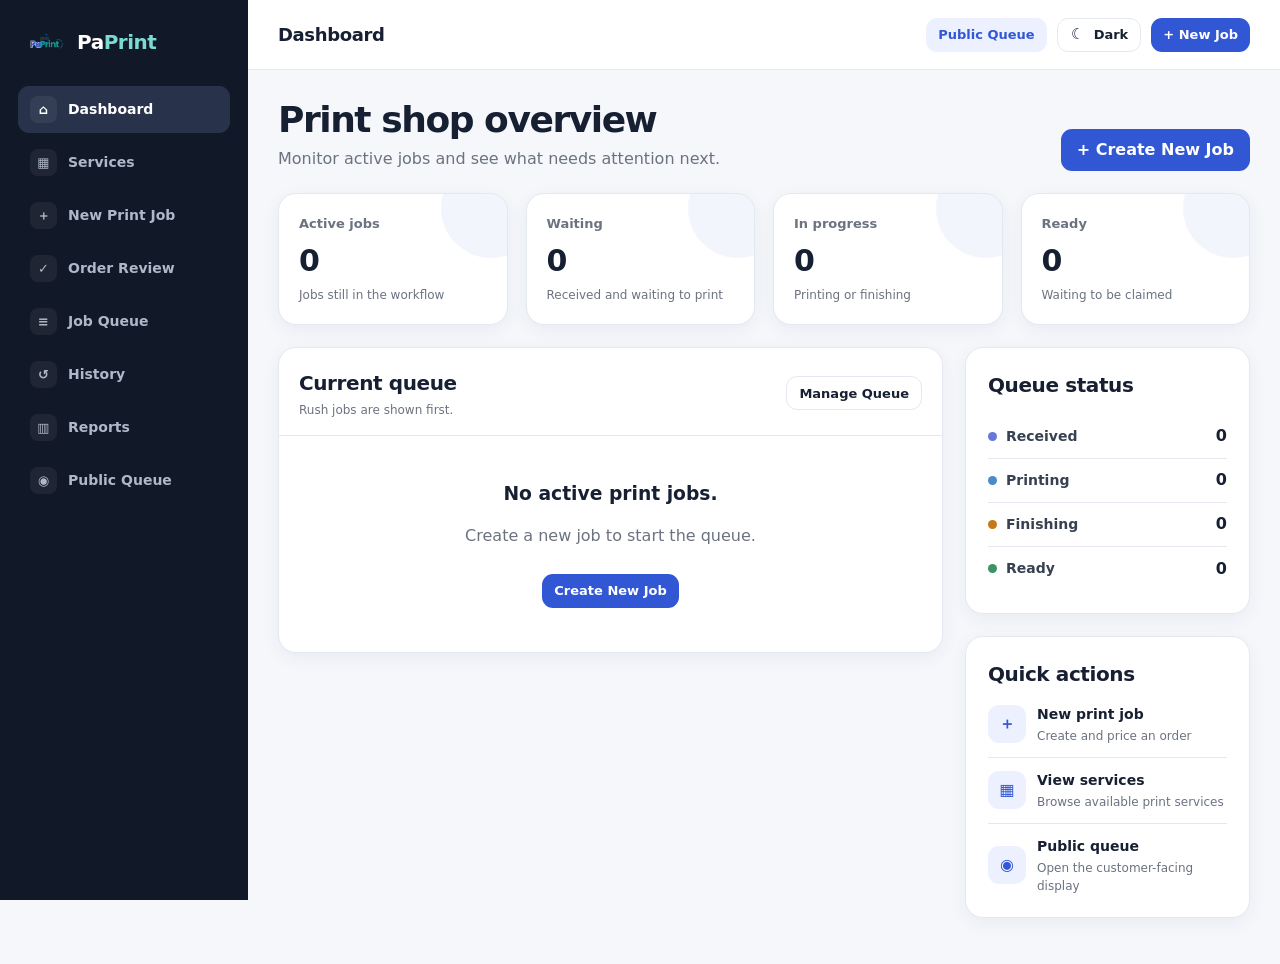
==== index.html @ 1503bdd0 "dashboard and queue management with dark mode support" ====
<!doctype html>
<html lang="en">
<head>
  <meta charset="utf-8">
  <meta name="viewport" content="width=device-width, initial-scale=1">
  <title>Dashboard • PaPrint</title>
  <link rel="stylesheet" href="assets/css/app.css">
  <link rel="stylesheet" href="assets/css/pages/dashboard.css">
</head>
<body>
  <div class="shell">
    <aside id="sidebar"></aside>

    <main class="main">
      <header id="topbar"></header>

      <section class="page">
        <header class="page-heading dashboard-heading">
          <div>
            <h1>Print shop overview</h1>
            <p>Monitor active jobs and see what needs attention next.</p>
          </div>
          <a class="btn btn-primary dashboard-new-job" href="new-job.html">+ Create New Job</a>
        </header>

        <section class="grid grid-4 dashboard-metrics" aria-label="Queue summary">
          <article class="card metric">
            <div class="metric-label">Active jobs</div>
            <div class="metric-value" data-metric-active>0</div>
            <div class="metric-note">Jobs still in the workflow</div>
          </article>

          <article class="card metric">
            <div class="metric-label">Waiting</div>
            <div class="metric-value" data-metric-received>0</div>
            <div class="metric-note">Received and waiting to print</div>
          </article>

          <article class="card metric">
            <div class="metric-label">In progress</div>
            <div class="metric-value" data-metric-progress>0</div>
            <div class="metric-note">Printing or finishing</div>
          </article>

          <article class="card metric">
            <div class="metric-label">Ready</div>
            <div class="metric-value" data-metric-ready>0</div>
            <div class="metric-note">Waiting to be claimed</div>
          </article>
        </section>

        <section class="dashboard-layout">
          <section class="card dashboard-queue-card">
            <div class="section-heading dashboard-section-heading">
              <div>
                <h2>Current queue</h2>
                <p class="helper">Rush jobs are shown first.</p>
              </div>
              <a class="btn btn-neutral btn-sm" href="queue.html">Manage Queue</a>
            </div>

            <div class="dashboard-queue-list" data-dashboard-queue></div>
          </section>

          <aside class="dashboard-side">
            <section class="card card-pad">
              <div class="section-heading">
                <h2>Queue status</h2>
              </div>

              <div class="status-summary">
                <div class="status-summary-row">
                  <span><span class="status-dot status-dot-received"></span>Received</span>
                  <strong data-status-received>0</strong>
                </div>
                <div class="status-summary-row">
                  <span><span class="status-dot status-dot-printing"></span>Printing</span>
                  <strong data-status-printing>0</strong>
                </div>
                <div class="status-summary-row">
                  <span><span class="status-dot status-dot-finishing"></span>Finishing</span>
                  <strong data-status-finishing>0</strong>
                </div>
                <div class="status-summary-row">
                  <span><span class="status-dot status-dot-ready"></span>Ready</span>
                  <strong data-status-ready>0</strong>
                </div>
              </div>
            </section>

            <section class="card card-pad quick-actions">
              <div class="section-heading">
                <h2>Quick actions</h2>
              </div>
              <a class="quick-action" href="new-job.html">
                <span class="quick-action-icon">＋</span>
                <span><strong>New print job</strong><small>Create and price an order</small></span>
              </a>
              <a class="quick-action" href="services.html">
                <span class="quick-action-icon">▦</span>
                <span><strong>View services</strong><small>Browse available print services</small></span>
              </a>
              <a class="quick-action" href="public-queue.html">
                <span class="quick-action-icon">◉</span>
                <span><strong>Public queue</strong><small>Open the customer-facing display</small></span>
              </a>
            </section>
          </aside>
        </section>
      </section>
    </main>
  </div>

  <script src="assets/js/core.js"></script>
  <script src="assets/js/storage.js"></script>
  <script src="assets/js/pricing.js"></script>
  <script src="assets/js/ui.js"></script>
  <script src="assets/js/pages/dashboard.js"></script>
</body>
</html>
---- assets/css/app.css ----
:root {
  --bg: #f5f7fb;
  --surface: #ffffff;
  --surface-soft: #f8fafc;
  --surface-muted: #eef2f7;
  --text: #172033;
  --text-soft: #374151;
  --muted: #6b7280;
  --line: #e4e9f0;
  --primary: #3157d5;
  --primary-dark: #2647b5;
  --primary-soft: #edf1ff;
  --teal: #0f9f94;
  --teal-soft: #e6f8f5;
  --warning: #b86b07;
  --warning-soft: #fff4dd;
  --danger: #b8403a;
  --danger-soft: #fdeceb;
  --success: #287a50;
  --success-soft: #e7f6ee;
  --shadow-sm: 0 5px 18px rgba(33, 44, 74, 0.06);
  --shadow: 0 14px 36px rgba(33, 44, 74, 0.08);
  --radius-lg: 18px;
  --radius: 12px;
  --radius-sm: 9px;
  --sidebar-width: 248px;
}

* {
  box-sizing: border-box;
}

html {
  scroll-behavior: smooth;
}

body {
  margin: 0;
  min-width: 320px;
  background: var(--bg);
  color: var(--text);
  font-family: Inter, ui-sans-serif, system-ui, -apple-system, BlinkMacSystemFont, "Segoe UI", sans-serif;
  line-height: 1.5;
}

button,
input,
select,
textarea {
  font: inherit;
}

button,
a {
  -webkit-tap-highlight-color: transparent;
}

a {
  color: inherit;
  text-decoration: none;
}

button {
  border: 0;
}

img,
svg {
  max-width: 100%;
}

.shell {
  min-height: 100vh;
  display: grid;
  grid-template-columns: var(--sidebar-width) minmax(0, 1fr);
}

.sidebar {
  position: sticky;
  top: 0;
  z-index: 30;
  height: 100vh;
  padding: 22px 18px;
  background: #111827;
  color: #dbe2ec;
  display: flex;
  flex-direction: column;
}

.brand {
  display: flex;
  align-items: center;
  gap: 11px;
  padding: 0 8px 24px;
  color: #fff;
  font-weight: 850;
  letter-spacing: -0.03em;
}

.brand-logo {
  width: 40px;
  height: 40px;
  flex: 0 0 40px;
}

.brand-name {
  font-size: 20px;
}

.brand-name span {
  color: #7adbd1;
}

.nav-group {
  display: grid;
  gap: 6px;
}

.nav-link {
  min-height: 44px;
  display: flex;
  align-items: center;
  gap: 11px;
  padding: 10px 12px;
  border-radius: 11px;
  color: #aeb8c8;
  font-size: 14px;
  font-weight: 700;
  transition: background 0.16s ease, color 0.16s ease;
}

.nav-link:hover,
.nav-link:focus-visible {
  background: #1b2535;
  color: #fff;
  outline: none;
}

.nav-link.active {
  background: #28334b;
  color: #fff;
}

.nav-icon {
  width: 27px;
  height: 27px;
  flex: 0 0 27px;
  border-radius: 8px;
  display: grid;
  place-items: center;
  background: rgba(255, 255, 255, 0.06);
  font-size: 13px;
}

.sidebar-footer {
  margin-top: auto;
  padding: 16px 10px 4px;
  color: #7f8a9d;
  font-size: 12px;
}

.main {
  min-width: 0;
}

.topbar {
  position: sticky;
  top: 0;
  z-index: 20;
  min-height: 70px;
  padding: 0 30px;
  border-bottom: 1px solid var(--line);
  background: rgba(255, 255, 255, 0.94);
  backdrop-filter: blur(12px);
  display: flex;
  align-items: center;
  justify-content: space-between;
  gap: 18px;
}

.topbar-start,
.topbar-actions {
  display: flex;
  align-items: center;
  gap: 10px;
}

.topbar-title {
  margin: 0;
  font-size: 18px;
  letter-spacing: -0.02em;
}

.page {
  width: min(100%, 1500px);
  margin: 0 auto;
  padding: 30px 30px 46px;
}

.page-heading {
  margin-bottom: 22px;
}

.page-heading h1 {
  margin: 0;
  font-size: clamp(27px, 3vw, 36px);
  line-height: 1.12;
  letter-spacing: -0.04em;
}

.page-heading p {
  max-width: 680px;
  margin: 7px 0 0;
  color: var(--muted);
}

.step-label {
  display: inline-flex;
  margin-bottom: 7px;
  color: var(--primary);
  font-size: 12px;
  font-weight: 850;
  letter-spacing: 0.08em;
  text-transform: uppercase;
}

.card {
  border: 1px solid var(--line);
  border-radius: var(--radius-lg);
  background: var(--surface);
  box-shadow: var(--shadow-sm);
}

.card-pad {
  padding: 22px;
}

.grid {
  display: grid;
  gap: 18px;
}

.grid-2 {
  grid-template-columns: repeat(2, minmax(0, 1fr));
}

.grid-3 {
  grid-template-columns: repeat(3, minmax(0, 1fr));
}

.grid-4 {
  grid-template-columns: repeat(4, minmax(0, 1fr));
}

.section-heading {
  display: flex;
  align-items: center;
  justify-content: space-between;
  gap: 14px;
  margin-bottom: 15px;
}

.section-heading h2,
.section-heading h3 {
  margin: 0;
  letter-spacing: -0.02em;
}

.section-heading h2 {
  font-size: 20px;
}

.section-heading h3 {
  font-size: 17px;
}

.muted,
.helper {
  color: var(--muted);
}

.helper {
  font-size: 12px;
}

.btn {
  min-height: 42px;
  padding: 0 16px;
  border-radius: 11px;
  display: inline-flex;
  align-items: center;
  justify-content: center;
  gap: 8px;
  cursor: pointer;
  font-weight: 800;
  transition: transform 0.14s ease, background 0.14s ease, border-color 0.14s ease;
}

.btn:hover {
  transform: translateY(-1px);
}

.btn:focus-visible,
.input:focus-visible,
select:focus-visible,
textarea:focus-visible,
.chip:focus-visible {
  outline: 3px solid rgba(49, 87, 213, 0.17);
  outline-offset: 2px;
}

.btn[disabled] {
  cursor: not-allowed;
  opacity: 0.6;
  transform: none;
}

.btn-primary {
  background: var(--primary);
  color: #fff;
}

.btn-primary:hover {
  background: var(--primary-dark);
}

.btn-secondary {
  background: var(--primary-soft);
  color: var(--primary);
}

.btn-neutral {
  border: 1px solid var(--line);
  background: #fff;
  color: var(--text);
}

.btn-danger {
  background: var(--danger-soft);
  color: var(--danger);
}

.btn-teal {
  background: var(--teal-soft);
  color: #0c776f;
}

.btn-sm {
  min-height: 34px;
  padding: 0 12px;
  font-size: 13px;
}

.mobile-nav-toggle {
  display: none;
}

.metric {
  position: relative;
  overflow: hidden;
  padding: 20px;
}

.metric::after {
  content: "";
  position: absolute;
  top: -36px;
  right: -34px;
  width: 100px;
  height: 100px;
  border-radius: 999px;
  background: rgba(49, 87, 213, 0.06);
}

.metric-label {
  color: var(--muted);
  font-size: 13px;
  font-weight: 750;
}

.metric-value {
  margin-top: 4px;
  font-size: 30px;
  font-weight: 900;
  letter-spacing: -0.045em;
}

.metric-note {
  margin-top: 3px;
  color: var(--muted);
  font-size: 12px;
}

.badge {
  display: inline-flex;
  align-items: center;
  justify-content: center;
  border-radius: 999px;
  padding: 5px 9px;
  font-size: 12px;
  font-weight: 850;
  white-space: nowrap;
}

.badge-received {
  background: #eef2ff;
  color: #475cc4;
}

.badge-printing {
  background: #e9f3ff;
  color: #2765a7;
}

.badge-finishing {
  background: var(--warning-soft);
  color: var(--warning);
}

.badge-ready {
  background: var(--success-soft);
  color: var(--success);
}

.badge-claimed {
  background: #eef0f4;
  color: #5d6675;
}

.badge-cancelled {
  background: var(--danger-soft);
  color: var(--danger);
}

.form-grid {
  display: grid;
  grid-template-columns: repeat(2, minmax(0, 1fr));
  gap: 17px;
}

.field {
  display: grid;
  gap: 7px;
}

.field-full {
  grid-column: 1 / -1;
}

label {
  color: var(--text-soft);
  font-size: 13px;
  font-weight: 800;
}

.input,
select,
textarea {
  width: 100%;
  border: 1px solid #d9e0e9;
  border-radius: 11px;
  background: #fff;
  color: var(--text);
  padding: 11px 12px;
}

.input::placeholder,
textarea::placeholder {
  color: #a1a8b4;
}

.input:focus,
select:focus,
textarea:focus {
  border-color: #91a4ef;
  box-shadow: 0 0 0 4px rgba(49, 87, 213, 0.07);
  outline: none;
}

.input[aria-invalid="true"],
select[aria-invalid="true"] {
  border-color: #d58b87;
}

textarea {
  min-height: 96px;
  resize: vertical;
}

.check-row {
  min-height: 44px;
  display: flex;
  align-items: center;
  gap: 9px;
}

.check-row input {
  width: 17px;
  height: 17px;
  accent-color: var(--primary);
}

.table-wrap {
  overflow-x: auto;
}

.table {
  width: 100%;
  min-width: 760px;
  border-collapse: collapse;
}

.table th,
.table td {
  padding: 14px 16px;
  border-bottom: 1px solid var(--line);
  text-align: left;
  vertical-align: middle;
}

.table th {
  color: var(--muted);
  font-size: 12px;
  font-weight: 850;
  letter-spacing: 0.05em;
  text-transform: uppercase;
}

.table tbody tr:hover {
  background: #fbfcfe;
}

.empty-state {
  padding: 44px 20px;
  text-align: center;
  color: var(--muted);
}

.empty-state h2,
.empty-state h3 {
  margin: 0 0 6px;
  color: var(--text);
}

.notice {
  padding: 13px 15px;
  border: 1px solid #dbe5ff;
  border-radius: 12px;
  background: #f2f6ff;
  color: #405079;
  font-size: 13px;
}

.notice-success {
  border-color: #cfeada;
  background: #effaf4;
  color: #256743;
}

.summary-row {
  display: flex;
  justify-content: space-between;
  gap: 18px;
  padding: 10px 0;
  border-bottom: 1px dashed var(--line);
}

.summary-row:last-child {
  border-bottom: 0;
}

.summary-row span:first-child {
  color: var(--muted);
}

.summary-row strong {
  text-align: right;
}

.total {
  color: var(--primary);
  font-size: 24px;
  letter-spacing: -0.03em;
}

.chip-row {
  display: flex;
  flex-wrap: wrap;
  gap: 8px;
}

.chip {
  min-height: 36px;
  padding: 0 12px;
  border: 1px solid var(--line);
  border-radius: 999px;
  background: #fff;
  color: var(--text-soft);
  cursor: pointer;
  font-size: 13px;
  font-weight: 750;
}

.chip.active {
  border-color: var(--primary);
  background: var(--primary-soft);
  color: var(--primary);
}

.toast-region {
  position: fixed;
  right: 20px;
  bottom: 20px;
  z-index: 60;
  display: grid;
  gap: 10px;
}

.toast {
  max-width: 360px;
  padding: 13px 15px;
  border: 1px solid var(--line);
  border-radius: 12px;
  background: #fff;
  box-shadow: var(--shadow);
  color: var(--text);
  font-size: 13px;
}

.modal-backdrop {
  position: fixed;
  inset: 0;
  z-index: 70;
  padding: 18px;
  background: rgba(17, 24, 39, 0.44);
  display: grid;
  place-items: center;
}

.modal {
  width: min(100%, 460px);
  padding: 22px;
  border-radius: var(--radius-lg);
  background: #fff;
  box-shadow: var(--shadow);
}

.modal h2 {
  margin: 0 0 7px;
  font-size: 21px;
  letter-spacing: -0.025em;
}

.modal p {
  margin: 0;
  color: var(--muted);
}

.modal-actions {
  display: flex;
  justify-content: flex-end;
  gap: 9px;
  margin-top: 20px;
}

[hidden] {
  display: none !important;
}

@media (max-width: 1100px) {
  .grid-4 {
    grid-template-columns: repeat(2, minmax(0, 1fr));
  }

  .grid-3 {
    grid-template-columns: repeat(2, minmax(0, 1fr));
  }
}

@media (max-width: 780px) {
  .shell {
    display: block;
  }

  .sidebar {
    position: fixed;
    left: -280px;
    width: 260px;
    box-shadow: 20px 0 42px rgba(0, 0, 0, 0.2);
    transition: left 0.2s ease;
  }

  body.nav-open .sidebar {
    left: 0;
  }

  .mobile-nav-toggle {
    display: inline-flex;
  }

  .topbar {
    min-height: 64px;
    padding: 0 16px;
  }

  .page {
    padding: 22px 16px 38px;
  }

  .grid-2,
  .grid-3,
  .grid-4,
  .form-grid {
    grid-template-columns: 1fr;
  }

  .field-full {
    grid-column: auto;
  }
}

@media (max-width: 500px) {
  .topbar-actions .btn-secondary {
    display: none;
  }

  .topbar-title {
    font-size: 16px;
  }

  .card-pad {
    padding: 17px;
  }

  .metric-value {
    font-size: 27px;
  }

  .modal-actions {
    flex-direction: column-reverse;
  }

  .modal-actions .btn {
    width: 100%;
  }
}

@media (prefers-reduced-motion: reduce) {
  *,
  *::before,
  *::after {
    scroll-behavior: auto !important;
    transition: none !important;
    animation: none !important;
  }
}
---- assets/css/pages/dashboard.css ----
.dashboard-heading {
  display: flex;
  align-items: flex-end;
  justify-content: space-between;
  gap: 18px;
}

.dashboard-heading .dashboard-new-job {
  flex: 0 0 auto;
}

.dashboard-metrics {
  margin-bottom: 22px;
}

.dashboard-layout {
  display: grid;
  grid-template-columns: minmax(0, 1.75fr) minmax(280px, 0.75fr);
  gap: 22px;
  align-items: start;
}

.dashboard-queue-card {
  overflow: hidden;
}

.dashboard-section-heading {
  margin: 0;
  padding: 20px 20px 16px;
  border-bottom: 1px solid var(--line);
}

.dashboard-section-heading p {
  margin: 3px 0 0;
}

.dashboard-queue-list {
  display: grid;
}

.dashboard-job {
  display: grid;
  grid-template-columns: minmax(86px, 0.55fr) minmax(170px, 1.4fr) minmax(150px, 1fr) auto;
  gap: 14px;
  align-items: center;
  padding: 16px 20px;
  border-bottom: 1px solid var(--line);
}

.dashboard-job:last-child {
  border-bottom: 0;
}

.dashboard-job:hover {
  background: var(--surface-soft);
}

.dashboard-job-queue {
  display: flex;
  align-items: center;
  gap: 7px;
}

.dashboard-job-queue strong {
  font-size: 15px;
}

.rush-mark {
  display: inline-flex;
  align-items: center;
  min-height: 22px;
  padding: 0 7px;
  border-radius: 999px;
  background: var(--warning-soft);
  color: var(--warning);
  font-size: 10px;
  font-weight: 900;
  letter-spacing: 0.04em;
  text-transform: uppercase;
}

.dashboard-job-main,
.dashboard-job-service {
  min-width: 0;
}

.dashboard-job-main strong,
.dashboard-job-service strong {
  display: block;
  overflow: hidden;
  text-overflow: ellipsis;
  white-space: nowrap;
}

.dashboard-job-main small,
.dashboard-job-service small {
  display: block;
  margin-top: 2px;
  color: var(--muted);
  font-size: 12px;
  overflow: hidden;
  text-overflow: ellipsis;
  white-space: nowrap;
}

.dashboard-side {
  display: grid;
  gap: 22px;
}

.status-summary {
  display: grid;
}

.status-summary-row {
  display: flex;
  align-items: center;
  justify-content: space-between;
  gap: 14px;
  min-height: 44px;
  border-bottom: 1px solid var(--line);
}

.status-summary-row:last-child {
  border-bottom: 0;
}

.status-summary-row span:first-child {
  display: flex;
  align-items: center;
  gap: 9px;
  color: var(--text-soft);
  font-size: 14px;
  font-weight: 700;
}

.status-summary-row strong {
  font-size: 16px;
}

.status-dot {
  width: 9px;
  height: 9px;
  flex: 0 0 9px;
  border-radius: 999px;
}

.status-dot-received { background: #6678d8; }
.status-dot-printing { background: #4c8ac8; }
.status-dot-finishing { background: #c47a17; }
.status-dot-ready { background: #3c9365; }

.quick-actions {
  display: grid;
}

.quick-action {
  display: grid;
  grid-template-columns: 38px minmax(0, 1fr);
  gap: 11px;
  align-items: center;
  padding: 12px 0;
  border-bottom: 1px solid var(--line);
}

.quick-action:last-child {
  border-bottom: 0;
  padding-bottom: 0;
}

.quick-action:first-of-type {
  padding-top: 0;
}

.quick-action:hover strong {
  color: var(--primary);
}

.quick-action-icon {
  width: 38px;
  height: 38px;
  border-radius: 11px;
  display: grid;
  place-items: center;
  background: var(--primary-soft);
  color: var(--primary);
  font-weight: 900;
}

.quick-action strong,
.quick-action small {
  display: block;
}

.quick-action strong {
  font-size: 14px;
  transition: color 0.14s ease;
}

.quick-action small {
  margin-top: 2px;
  color: var(--muted);
  font-size: 12px;
}

@media (max-width: 1100px) {
  .dashboard-layout {
    grid-template-columns: 1fr;
  }

  .dashboard-side {
    grid-template-columns: repeat(2, minmax(0, 1fr));
  }
}

@media (max-width: 780px) {
  .dashboard-heading {
    align-items: stretch;
  }

  .dashboard-heading .dashboard-new-job {
    display: none;
  }

  .dashboard-job {
    grid-template-columns: minmax(78px, 0.5fr) minmax(150px, 1.5fr) auto;
  }

  .dashboard-job-service {
    display: none;
  }
}

@media (max-width: 600px) {
  .dashboard-side {
    grid-template-columns: 1fr;
  }

  .dashboard-job {
    grid-template-columns: 1fr auto;
    gap: 8px 12px;
    padding: 14px 16px;
  }

  .dashboard-job-main {
    grid-column: 1 / -1;
    grid-row: 2;
  }

  .dashboard-section-heading {
    padding: 17px 16px 14px;
  }
}
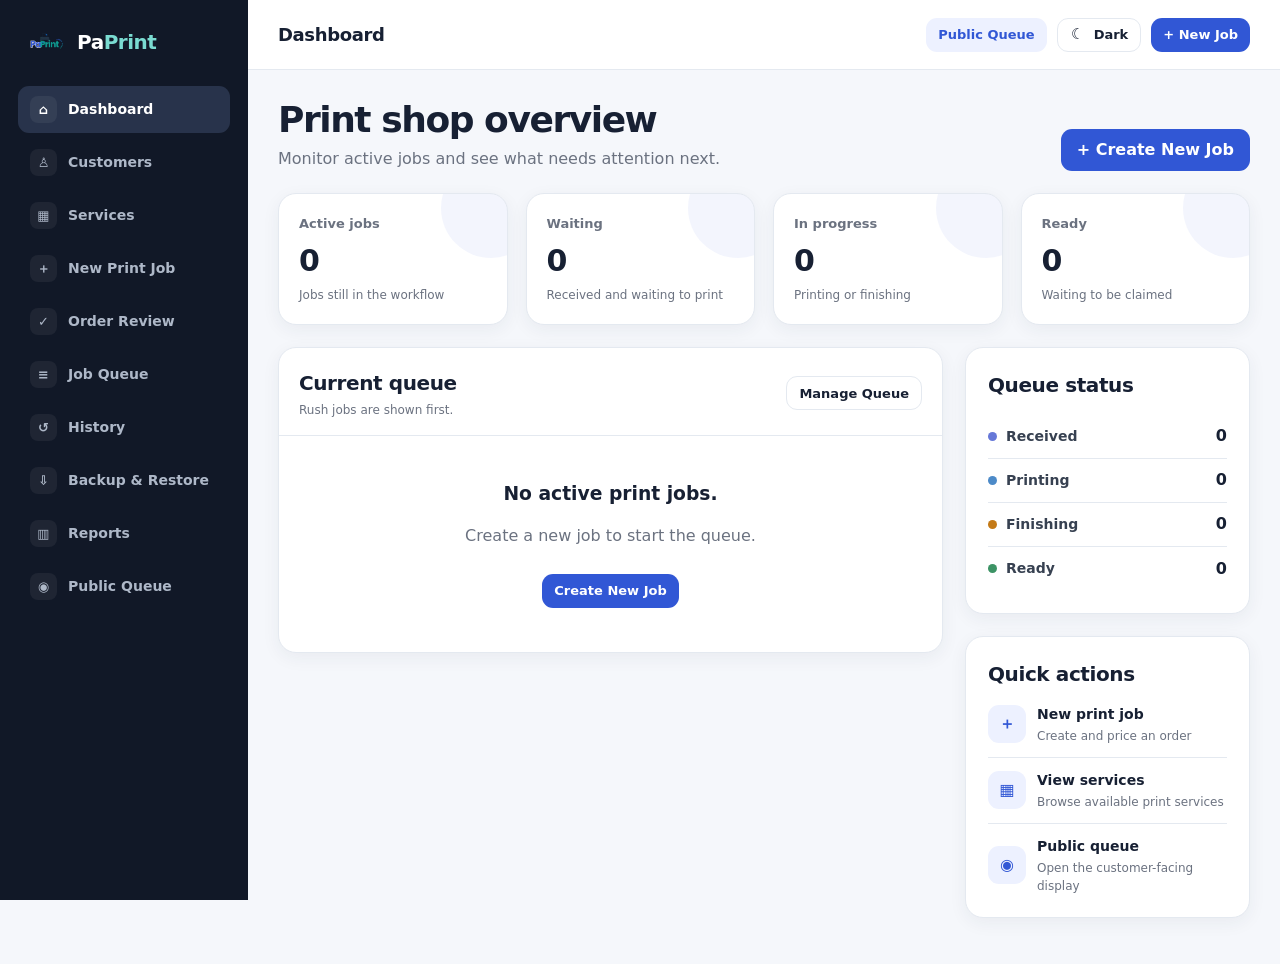
==== commit ec2f71e1: "added favicon link" ====
--- a/index.html
+++ b/index.html
@@ -6,6 +6,7 @@
   <title>Dashboard • PaPrint</title>
   <link rel="stylesheet" href="assets/css/app.css">
   <link rel="stylesheet" href="assets/css/pages/dashboard.css">
+  <link rel="icon" type="image/svg+xml" href="assets/images/favicon.svg">
 </head>
 <body>
   <div class="shell">
--- a/assets/css/app.css
+++ b/assets/css/app.css
@@ -754,3 +754,6 @@
     animation: none !important;
   }
 }
+
+/* Keep conditional fields hidden regardless of layout display rules. */
+[hidden] { display: none !important; }
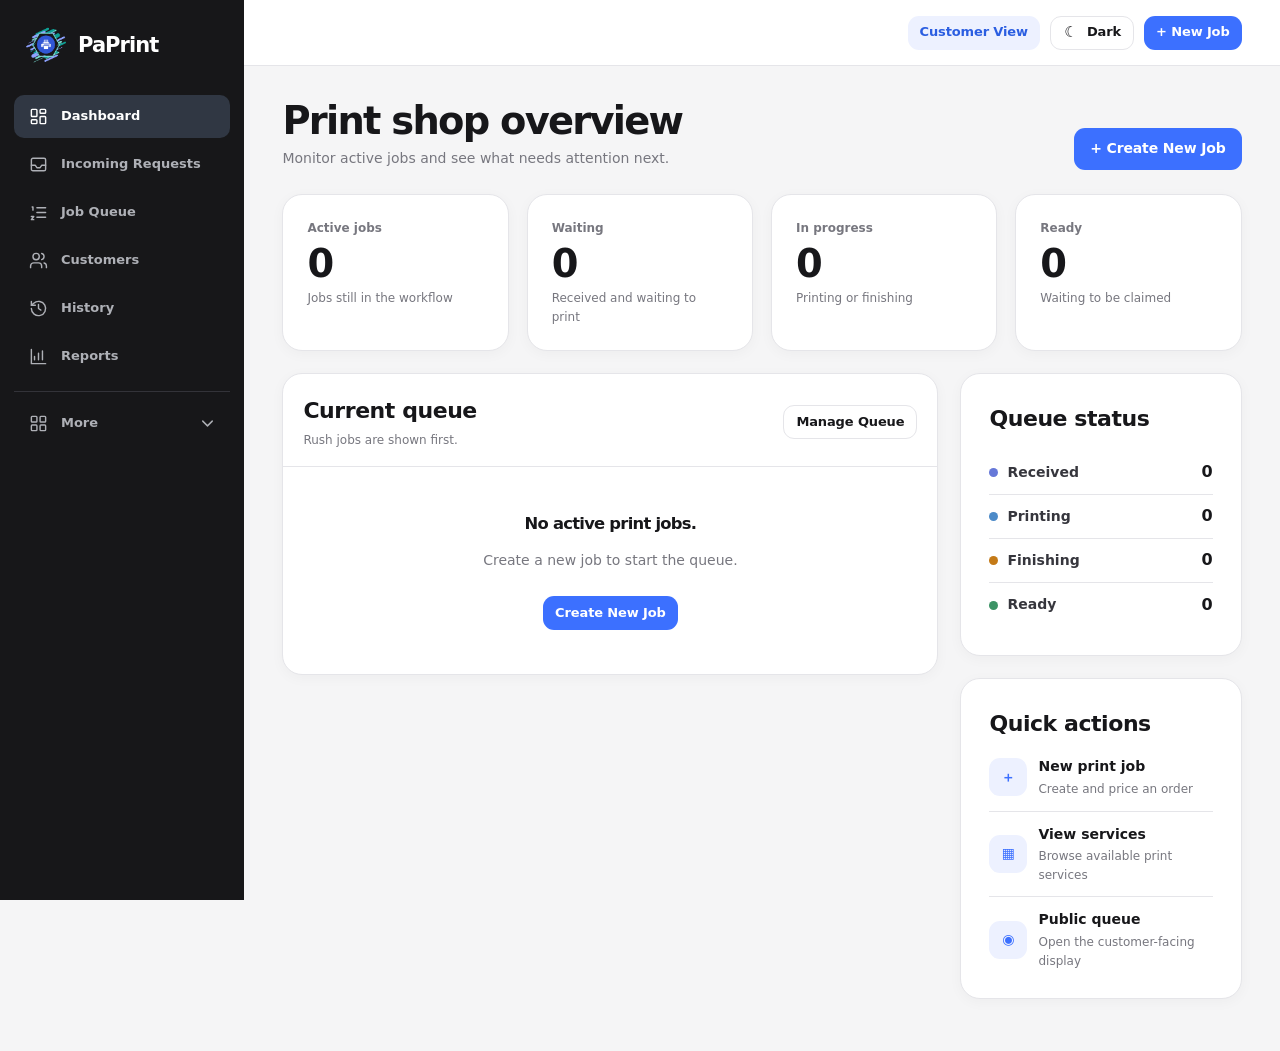
==== commit cf46952a: "update storage and document attachment features" ====
--- a/index.html
+++ b/index.html
@@ -6,7 +6,6 @@
   <title>Dashboard • PaPrint</title>
   <link rel="stylesheet" href="assets/css/app.css">
   <link rel="stylesheet" href="assets/css/pages/dashboard.css">
-  <link rel="icon" type="image/svg+xml" href="assets/images/favicon.svg">
 </head>
 <body>
   <div class="shell">
--- a/assets/css/app.css
+++ b/assets/css/app.css
@@ -757,3 +757,72 @@
 
 /* Keep conditional fields hidden regardless of layout display rules. */
 [hidden] { display: none !important; }
+
+/* Final navigation refinements */
+.nav-more{margin-top:8px;border-top:1px solid rgba(255,255,255,.10);padding-top:10px}.nav-more summary{cursor:pointer;list-style:none}.nav-more summary::-webkit-details-marker{display:none}.nav-more .nav-link{font-size:13px}.nav-more .nav-link:not(summary){padding-left:19px}.nav-chevron{margin-left:auto;display:grid;place-items:center}.nav-more[open] .nav-chevron{transform:rotate(180deg)}.nav-icon{font-size:0}.nav-icon svg{display:block}.sidebar{overflow-y:auto}.sidebar .brand{flex-shrink:0}
+select.filter-applied,input.filter-applied{border-color:var(--primary)!important;background:var(--primary-soft)!important;color:var(--primary)!important;font-weight:800;box-shadow:0 0 0 1px var(--primary)}.customer-topbar .brand{color:var(--text);padding:0}.customer-brand .brand-name{color:var(--text)}.nav-group .nav-link.active{color:#fff}
+
+.customer-suggestions{margin-top:8px;padding:12px;border:1px solid var(--line);border-radius:12px;background:var(--surface-soft)}.customer-suggestions .btn{margin:4px 4px 0 0;white-space:normal;text-align:left}
+.request-timeline{margin:16px 0;padding-left:22px;border-left:2px solid var(--line)}.request-timeline li{margin:0 0 16px;padding-left:8px}.request-timeline small{display:block;color:var(--muted)}
+
+
+/* PaPrint V2 – restrained editorial business interface */
+@import url('https://fonts.googleapis.com/css2?family=Inter:wght@400;500;600;700;800&family=Inter+Tight:wght@500;600;700;800;900&display=swap');
+:root {
+  --bg:#f5f5f6;
+  --surface:#ffffff;
+  --surface-soft:#f9f9fa;
+  --surface-muted:#efeff2;
+  --text:#17171a;
+  --text-soft:#36363d;
+  --muted:#77777f;
+  --line:#e5e5e9;
+  --primary:#3c70ff;
+  --primary-dark:#275ce8;
+  --primary-soft:#edf1ff;
+  --shadow-sm:0 3px 14px rgba(18,18,24,.035);
+  --shadow:0 12px 32px rgba(18,18,24,.07);
+  --sidebar-width:244px;
+  --radius-lg:20px;
+}
+body {font-family:Inter,ui-sans-serif,system-ui,sans-serif;font-size:14px;line-height:1.55;}
+h1,h2,h3,.page-heading h1,.page-heading h2,.metric-value,.topbar-title,.brand-name {font-family:'Inter Tight',Inter,ui-sans-serif,system-ui,sans-serif;letter-spacing:-.045em;}
+.page-heading h1 {font-size:clamp(29px,3vw,42px);font-weight:800;line-height:1.08;}
+.page-heading {margin-bottom:24px;}
+.page {width:min(100%,1480px);padding:34px clamp(18px,3vw,44px) 52px;}
+.sidebar {background:#171719;color:#b4b4bf;padding:25px 14px;}
+.brand {padding:0 12px 30px;gap:12px;letter-spacing:-.03em;}
+.brand-name {font-size:21px;font-weight:800;color:#fff;}
+.brand-name span {color:#fff;}
+.nav-group {gap:5px;}
+.nav-link {min-height:43px;padding:9px 13px;border-radius:10px;font-size:13px;font-weight:650;color:#aeb0b6;gap:12px;}
+.nav-link:hover,.nav-link:focus-visible {background:#252529;color:#fff;}
+.nav-link.active {background:#303743;color:#fff;}
+.nav-icon {background:transparent;width:22px;height:22px;flex-basis:22px;border-radius:0;color:inherit;}
+.nav-more {border-color:#333339;}
+.nav-more .nav-link {font-size:13px;}
+.topbar {min-height:66px;padding:0 clamp(18px,3vw,44px);background:rgba(255,255,255,.94);}
+.topbar-start {min-width:0;}
+.sr-only {position:absolute;width:1px;height:1px;padding:0;margin:-1px;overflow:hidden;clip:rect(0,0,0,0);white-space:nowrap;border:0;}
+.btn {border-radius:11px;font-weight:700;letter-spacing:-.01em;}
+.btn-primary {background:#3c70ff;color:#fff;}
+.btn-primary:hover {background:#275ce8;}
+.btn-secondary {background:#edf1ff;color:#2b5ee1;}
+.card {box-shadow:var(--shadow-sm);border-color:var(--line);border-radius:20px;}
+.card-pad {padding:clamp(18px,2.2vw,28px);}
+.metric {padding:24px;}
+.metric::after {display:none;}
+.metric-label {font-size:12px;font-weight:650;}
+.metric-value {font-size:clamp(32px,3vw,44px);line-height:1.15;font-weight:850;}
+.section-heading h2 {font-size:22px;font-weight:800;}
+.section-heading h3 {font-size:18px;font-weight:750;}
+.input,select,textarea {border-color:#dddde3;border-radius:10px;min-height:43px;}
+.input:focus,select:focus,textarea:focus {border-color:#7598ff;box-shadow:0 0 0 3px rgba(60,112,255,.12);}
+.table th {font-size:11px;letter-spacing:.045em;font-weight:750;}
+.table td,.table th {padding:14px 17px;}
+.table tbody tr:hover {background:#f8f9fc;}
+select.filter-applied,input.filter-applied {border-color:#3c70ff!important;background:#edf1ff!important;color:#2855d5!important;box-shadow:0 0 0 1px #3c70ff!important;}
+.chip.active {background:#edf1ff;border-color:#3c70ff;color:#2855d5;}
+.customer-topbar .brand-name,.customer-brand .brand-name,.customer-topbar .brand-name span {color:var(--text);}
+@media(max-width:780px){.page{padding:25px 17px 38px;}.sidebar{background:#171719;}.topbar{padding:0 16px;}}
+@media(max-width:500px){.topbar-actions{gap:7px;}.topbar-actions .btn{padding:0 10px;}.page-heading h1{font-size:30px;}.metric{padding:18px;}}
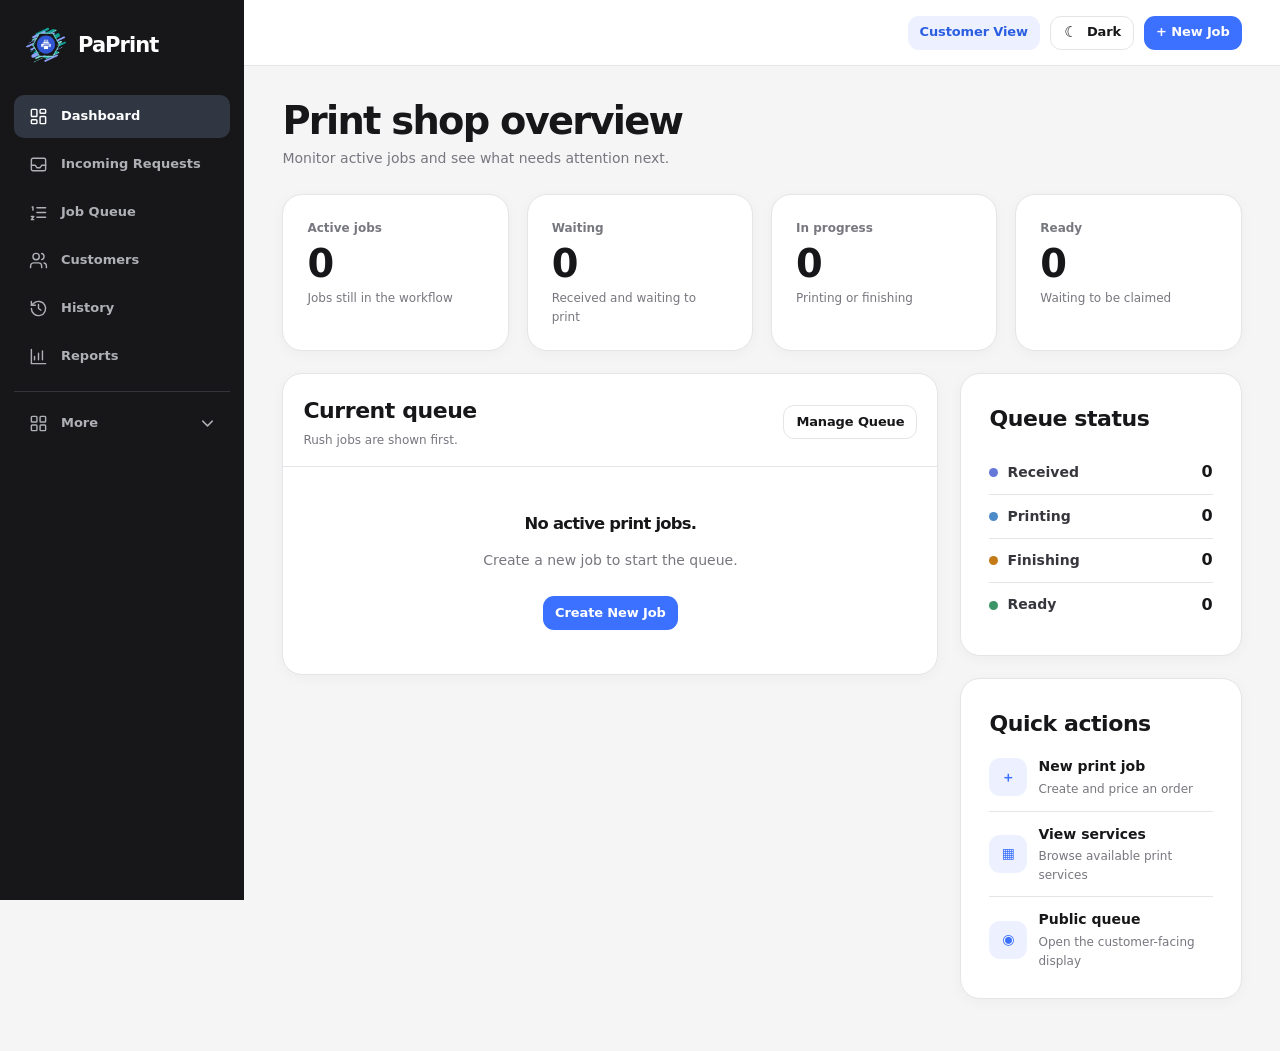
==== commit c96449fc: "remove duplicate new job buttons" ====
--- a/index.html
+++ b/index.html
@@ -20,7 +20,6 @@
             <h1>Print shop overview</h1>
             <p>Monitor active jobs and see what needs attention next.</p>
           </div>
-          <a class="btn btn-primary dashboard-new-job" href="new-job.html">+ Create New Job</a>
         </header>
 
         <section class="grid grid-4 dashboard-metrics" aria-label="Queue summary">
--- a/assets/css/app.css
+++ b/assets/css/app.css
@@ -826,3 +826,23 @@
 .customer-topbar .brand-name,.customer-brand .brand-name,.customer-topbar .brand-name span {color:var(--text);}
 @media(max-width:780px){.page{padding:25px 17px 38px;}.sidebar{background:#171719;}.topbar{padding:0 16px;}}
 @media(max-width:500px){.topbar-actions{gap:7px;}.topbar-actions .btn{padding:0 10px;}.page-heading h1{font-size:30px;}.metric{padding:18px;}}
+
+/* New incoming request count in the staff sidebar */
+.nav-request-badge {
+  margin-left: auto;
+  min-width: 21px;
+  height: 21px;
+  padding: 0 6px;
+  border-radius: 999px;
+  background: #dc4451;
+  color: #fff;
+  display: inline-flex;
+  justify-content: center;
+  align-items: center;
+  flex-shrink: 0;
+  font-size: 11px;
+  font-weight: 750;
+  line-height: 1;
+  font-variant-numeric: tabular-nums;
+}
+.nav-request-badge[hidden] { display: none; }
